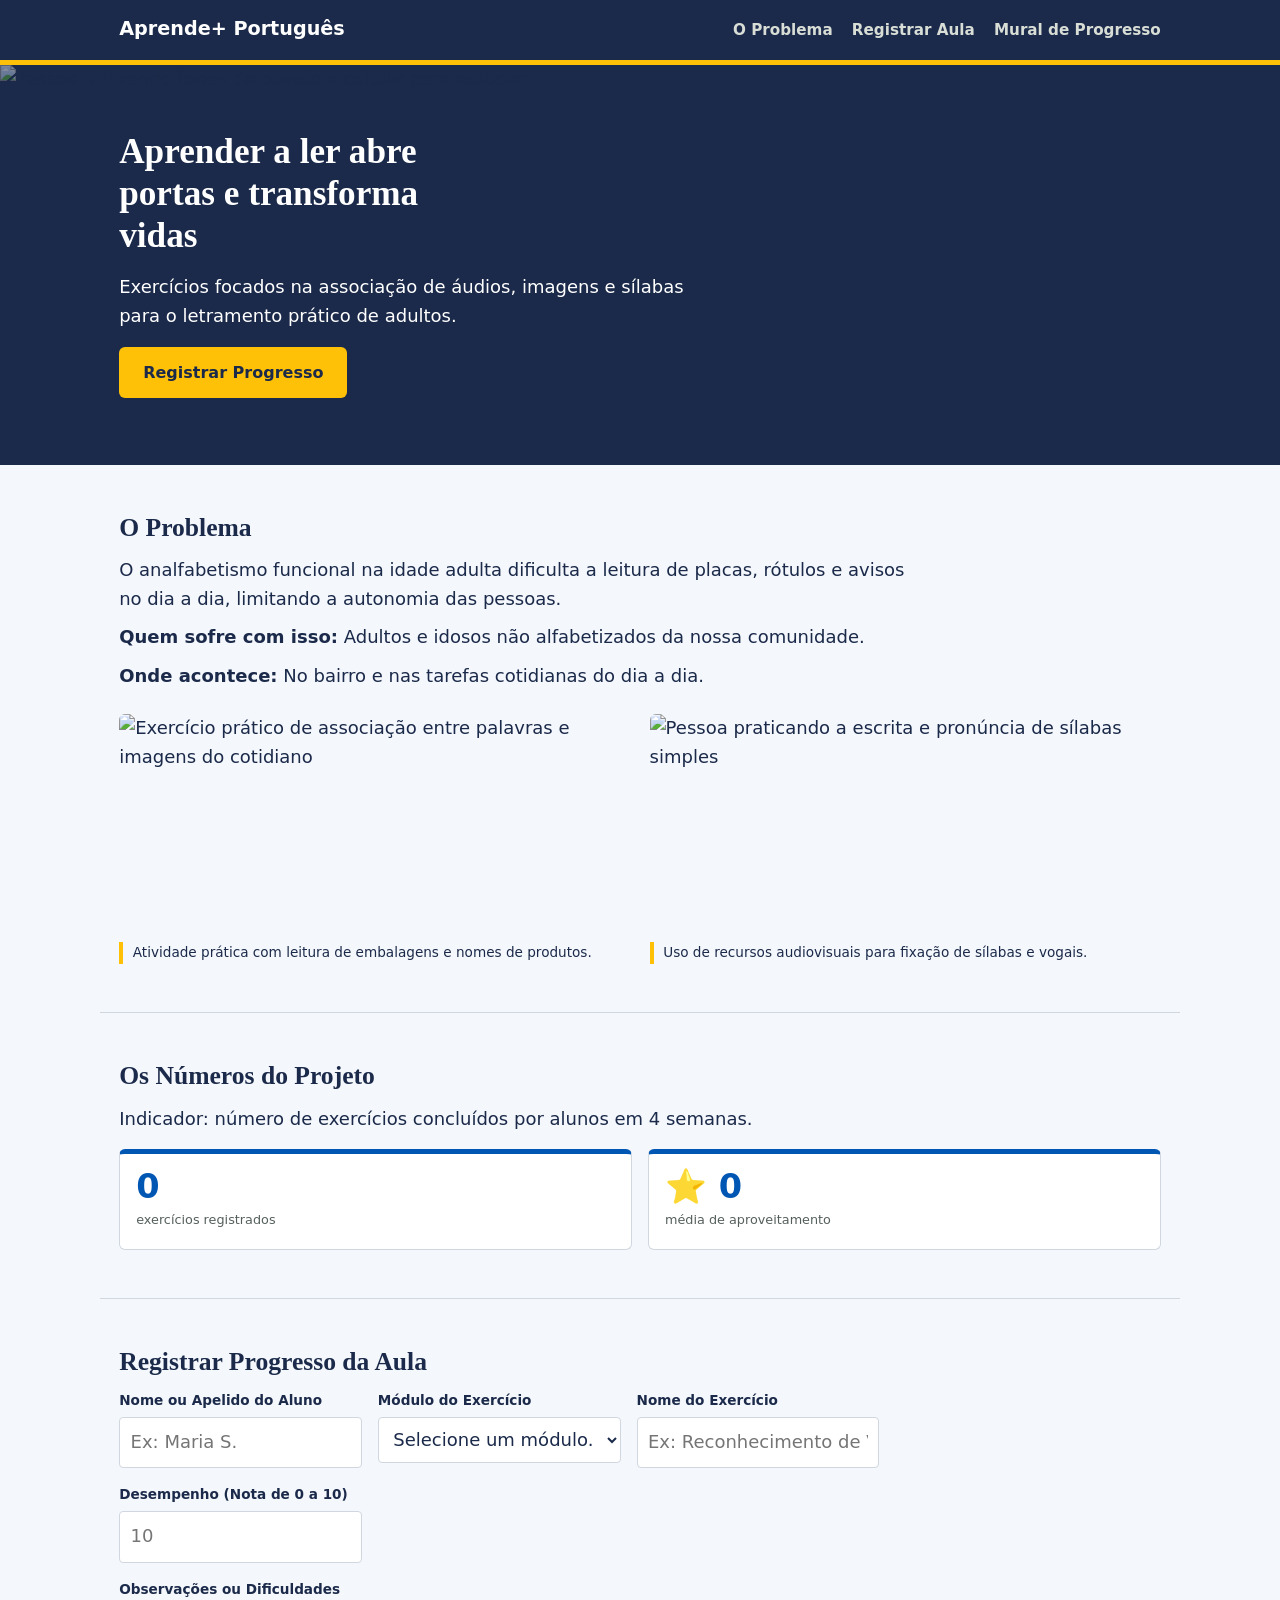
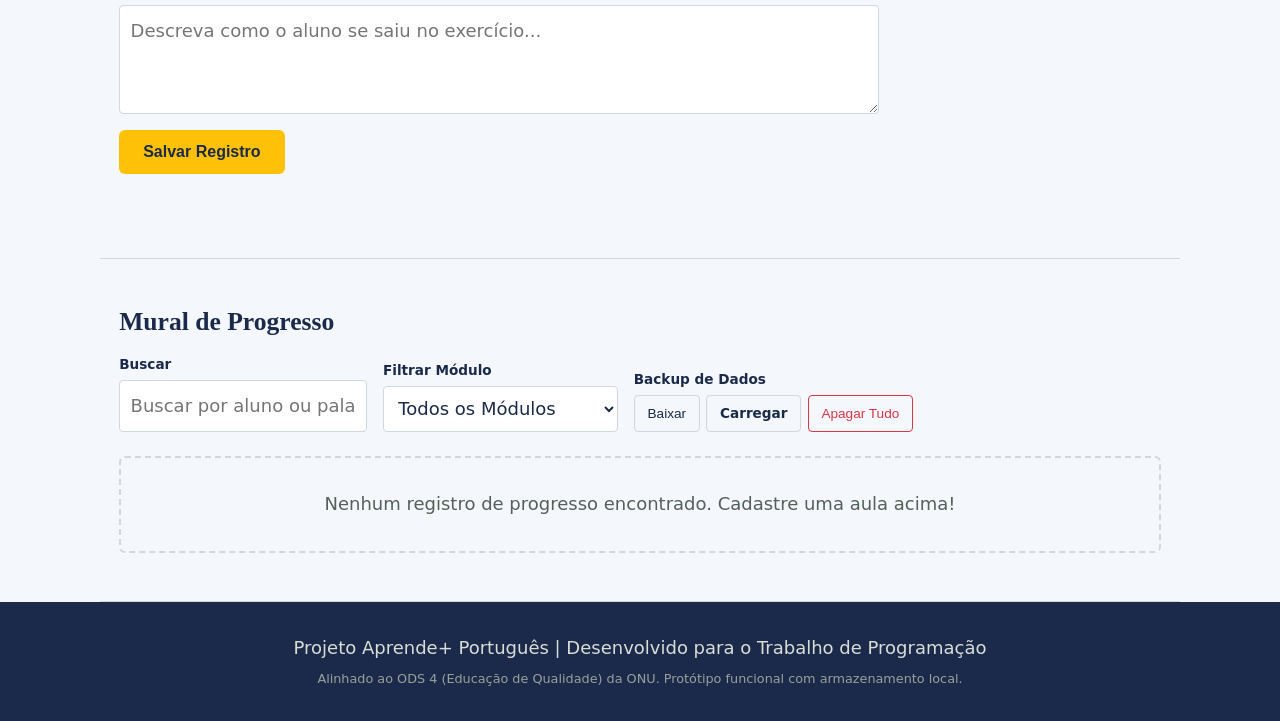
==== index.html @ 287d35d3 "Add files via upload" ====
<!DOCTYPE html>
<html lang="pt-BR">
<head>
  <meta charset="UTF-8">
  <meta name="viewport" content="width=device-width, initial-scale=1.0">
  <title>Aprende+ Português - Alfabetização de Adultos</title>
  <meta name="description" content="Plataforma interativa de apoio ao letramento e alfabetização de jovens e adultos.">
  <link rel="stylesheet" href="style.css">
</head>
<body>

<header class="topo">
  <div class="faixa">
    <p class="marca">Aprende+ Português</p>
    <nav>
      <a href="#problema">O Problema</a>
      <a href="#cadastrar">Registrar Aula</a>
      <a href="#mural">Mural de Progresso</a>
    </nav>
  </div>
</header>

<section class="capa">
  <img src="imagens/capa.jpg" alt="Pessoa utilizando fones de ouvido e celular para estudar">
  <div class="capa-texto">
    <h1>Aprender a ler abre portas e transforma vidas</h1>
    <p>Exercícios focados na associação de áudios, imagens e sílabas para o letramento prático de adultos.</p>
    <a class="botao" href="#cadastrar">Registrar Progresso</a>
  </div>
</section>

<main>

<section id="problema" class="bloco">
  <h2>O Problema</h2>
  <p class="largura-texto">O analfabetismo funcional na idade adulta dificulta a leitura de placas, rótulos e avisos no dia a dia, limitando a autonomia das pessoas.</p>
  <p class="largura-texto"><b>Quem sofre com isso:</b> Adultos e idosos não alfabetizados da nossa comunidade.</p>
  <p class="largura-texto"><b>Onde acontece:</b> No bairro e nas tarefas cotidianas do dia a dia.</p>
  <div class="galeria">
    <figure>
      <img src="imagens/foto1.jpg" alt="Exercício prático de associação entre palavras e imagens do cotidiano">
      <figcaption>Atividade prática com leitura de embalagens e nomes de produtos.</figcaption>
    </figure>
    <figure>
      <img src="imagens/foto2.jpg" alt="Pessoa praticando a escrita e pronúncia de sílabas simples">
      <figcaption>Uso de recursos audiovisuais para fixação de sílabas e vogais.</figcaption>
    </figure>
  </div>
</section>

<section class="bloco">
  <h2>Os Números do Projeto</h2>
  <p class="largura-texto">Indicador: número de exercícios concluídos por alunos em 4 semanas.</p>
  <div class="painel" id="painel"></div>
</section>

<section id="cadastrar" class="bloco">
  <h2>Registrar Progresso da Aula</h2>
  <form id="formulario" class="formulario">
    <div class="campo">
      <label for="nomeAluno">Nome ou Apelido do Aluno</label>
      <input type="text" id="nomeAluno" maxlength="80" required placeholder="Ex: Maria S.">
    </div>
    <div class="campo">
      <label for="nivelModulo">Módulo do Exercício</label>
      <select id="nivelModulo" required>
        <option value="">Selecione um módulo...</option>
        <option>Vogais</option>
        <option>Sílabas Simples</option>
        <option>Palavras do Dia a Dia</option>
        <option>Frases Curtas</option>
      </select>
    </div>
    <div class="campo">
      <label for="exercicioRealizado">Nome do Exercício</label>
      <input type="text" id="exercicioRealizado" maxlength="80" required placeholder="Ex: Reconhecimento de Vogais com Som">
    </div>
    <div class="campo">
      <label for="pontuacao">Desempenho (Nota de 0 a 10)</label>
      <input type="number" id="pontuacao" min="0" max="10" step="1" required placeholder="10">
    </div>
    <div class="campo largo">
      <label for="observacoes">Observações ou Dificuldades</label>
      <textarea id="observacoes" rows="3" maxlength="300" required placeholder="Descreva como o aluno se saiu no exercício..."></textarea>
    </div>
    <button type="submit" class="botao">Salvar Registro</button>
    <p id="aviso" class="aviso" role="status"></p>
  </form>
</section>

<section id="mural" class="bloco">
  <h2>Mural de Progresso</h2>
  <div class="ferramentas">
    <div class="ferramenta">
      <label for="busca">Buscar</label>
      <input type="text" id="busca" placeholder="Buscar por aluno ou palavra...">
    </div>
    <div class="ferramenta">
      <label for="filtro">Filtrar Módulo</label>
      <select id="filtro">
        <option value="todas">Todos os Módulos</option>
        <option>Vogais</option>
        <option>Sílabas Simples</option>
        <option>Palavras do Dia a Dia</option>
        <option>Frases Curtas</option>
      </select>
    </div>
    <div class="ferramenta">
      <label for="exportar">Backup de Dados</label>
      <div class="grupo-botoes">
        <button type="button" id="exportar" class="botao-fino">Baixar</button>
        <label for="importar" class="botao-fino">Carregar</label>
        <input type="file" id="importar" accept="application/json" hidden>
        <button type="button" id="limpar" class="botao-fino perigo">Apagar Tudo</button>
      </div>
    </div>
  </div>
  <div id="lista" class="lista"></div>
</section>

</main>

<footer class="rodape">
  <p>Projeto Aprende+ Português | Desenvolvido para o Trabalho de Programação</p>
  <p class="miudo">Alinhado ao ODS 4 (Educação de Qualidade) da ONU. Protótipo funcional com armazenamento local.</p>
</footer>

<script src="script.js"></script>
</body>
</html>
---- style.css ----
/* =========================================================
   style.css - Estilização do Aprende+ Português
   ========================================================= */

:root {
  --tinta:  #1b2a4a;   /* Texto principal (Azul escuro) */
  --papel:  #f4f7fb;   /* Fundo da página */
  --marca:  #0056b3;   /* Cor principal/botões */
  --sinal:  #ffc107;   /* Cor de destaque (Amarelo) */
  --alerta: #dc3545;   /* Botão apagar */
  --borda:  #d0d7de;   /* Linhas e bordas */
  --largura: 1080px;  /* Largura máxima centralizada */
}

* { box-sizing: border-box; margin: 0; padding: 0; }

body {
  background: var(--papel);
  color: var(--tinta);
  font-family: system-ui, -apple-system, 'Segoe UI', Roboto, sans-serif;
  font-size: 18px;
  line-height: 1.6;
}

h1, h2, h3 { font-family: Georgia, 'Times New Roman', serif; line-height: 1.2; }
h1 { font-size: 2.2rem; }
h2 { font-size: 1.6rem; margin-bottom: 0.8rem; }
h3 { font-size: 1.2rem; }
img { max-width: 100%; display: block; }
a { color: var(--marca); }

/* Topo e Navegação */
.topo {
  background: var(--tinta);
  border-bottom: 5px solid var(--sinal);
  position: sticky;
  top: 0;
  z-index: 10;
}
.faixa {
  max-width: var(--largura); margin: 0 auto; padding: 0.9rem 1.2rem;
  display: flex; flex-wrap: wrap; gap: 0.8rem;
  align-items: center; justify-content: space-between;
}
.marca { color: #fff; font-weight: 700; font-size: 1.2rem; }
.topo nav { display: flex; gap: 1.2rem; }
.topo nav a { color: #d8ddd6; text-decoration: none; font-size: 0.95rem; font-weight: 600; }
.topo nav a:hover { color: var(--sinal); }

/* Capa */
.capa { position: relative; background: var(--tinta); }
.capa img { width: 100%; height: 400px; object-fit: cover; opacity: 0.45; }
.capa-texto {
  position: absolute; inset: 0;
  max-width: var(--largura); margin: 0 auto; padding: 2rem 1.2rem;
  display: flex; flex-direction: column; justify-content: center;
  align-items: flex-start; gap: 1rem; color: #fff;
}
.capa-texto h1 { max-width: 18ch; }
.capa-texto p { max-width: 50ch; }

/* Botões */
.botao {
  display: inline-block; background: var(--sinal); color: var(--tinta);
  border: none; padding: 0.8rem 1.5rem; font-size: 1rem; font-weight: 700;
  border-radius: 6px; text-decoration: none; cursor: pointer;
}
.botao:hover { background: #e0a800; }
.botao-fino {
  background: none; border: 1px solid var(--borda); color: var(--tinta);
  padding: 0.4rem 0.8rem; font-size: 0.85rem; cursor: pointer; border-radius: 4px;
}
.botao-fino:hover { background: var(--borda); }
.botao-fino.perigo { border-color: var(--alerta); color: var(--alerta); }
.botao-fino.perigo:hover { background: var(--alerta); color: #fff; }

a:focus-visible, button:focus-visible, input:focus-visible,
select:focus-visible, textarea:focus-visible, label:focus-visible {
  outline: 3px solid var(--marca); outline-offset: 2px;
}

/* Blocos de Conteúdo */
.bloco {
  max-width: var(--largura); margin: 0 auto;
  padding: 3rem 1.2rem; border-bottom: 1px solid var(--borda);
}
.largura-texto { max-width: 70ch; margin-bottom: 0.6rem; }

.galeria {
  margin-top: 1.5rem; display: grid; gap: 1.2rem;
  grid-template-columns: repeat(auto-fit, minmax(260px, 1fr));
}
.galeria img { height: 220px; object-fit: cover; width: 100%; border-radius: 6px; }
figcaption {
  font-size: 0.85rem; margin-top: 0.5rem;
  border-left: 4px solid var(--sinal); padding-left: 0.6rem;
}

/* Painel de Números */
.painel {
  display: grid; gap: 1rem; margin-top: 1rem;
  grid-template-columns: repeat(auto-fit, minmax(160px, 1fr));
}
.numero {
  background: #fff; border: 1px solid var(--borda);
  border-top: 5px solid var(--marca); padding: 1rem; border-radius: 6px;
}
.numero b { display: block; font-size: 2.1rem; line-height: 1; color: var(--marca); }
.numero span { font-size: 0.8rem; color: #55605a; }
.numero.pequeno { border-top-color: var(--sinal); }
.numero.pequeno b { font-size: 1.4rem; color: var(--tinta); }

/* Formuário */
.formulario {
  display: grid; gap: 1rem; max-width: 760px;
  grid-template-columns: repeat(auto-fit, minmax(240px, 1fr));
}
.campo { display: flex; flex-direction: column; gap: 0.3rem; }
.campo.largo { grid-column: 1 / -1; }
label { font-size: 0.85rem; font-weight: 600; }
input, select, textarea {
  font: inherit; padding: 0.65rem; border: 1px solid var(--borda);
  background: #fff; color: var(--tinta); border-radius: 4px;
}
.formulario .botao { grid-column: 1 / -1; justify-self: start; }
.aviso { grid-column: 1 / -1; font-size: 0.9rem; color: var(--marca); min-height: 1.4em; font-weight: 600; }

/* Ferramentas do Mural */
.ferramentas {
  display: flex; gap: 1rem; flex-wrap: wrap;
  align-items: flex-end; margin: 1rem 0 1.5rem;
}
.ferramenta { display: flex; flex-direction: column; gap: 0.3rem; }
.grupo-botoes { display: flex; gap: 0.4rem; flex-wrap: wrap; }
.grupo-botoes label { cursor: pointer; }

/* Lista de Cartões */
.lista {
  display: grid; gap: 1rem;
  grid-template-columns: repeat(auto-fill, minmax(280px, 1fr));
}
.cartao {
  background: #fff; border: 1px solid var(--borda);
  border-left: 6px solid var(--marca); padding: 1rem; border-radius: 6px;
  display: flex; flex-direction: column; gap: 0.5rem;
}
.cartao p { font-size: 0.92rem; }
.etiqueta { font-size: 0.75rem; font-weight: 700; color: #55605a; text-transform: uppercase; }
.cartao footer {
  display: flex; justify-content: space-between; align-items: center;
  gap: 0.5rem; margin-top: auto; padding-top: 0.5rem;
  border-top: 1px dashed var(--borda); font-size: 0.8rem;
}
.cartao .apagar {
  background: none; border: 1px solid var(--alerta); color: var(--alerta);
  padding: 0.25rem 0.6rem; font-size: 0.78rem; cursor: pointer; border-radius: 4px;
}
.cartao .apagar:hover { background: var(--alerta); color: #fff; }
.vazio {
  grid-column: 1 / -1; padding: 2rem; text-align: center;
  border: 2px dashed var(--borda); color: #55605a; border-radius: 6px;
}

/* Rodapé */
.rodape { background: var(--tinta); color: #d8ddd6; padding: 2rem 1.2rem; text-align: center; }
.miudo { font-size: 0.8rem; color: #97a19b; margin-top: 0.4rem; }

/* Adaptação para Celular */
@media (max-width: 640px) {
  h1 { font-size: 1.7rem; }
  .capa img { height: 320px; }
  .bloco { padding: 2rem 1rem; }
  .ferramentas { flex-direction: column; align-items: stretch; }
}
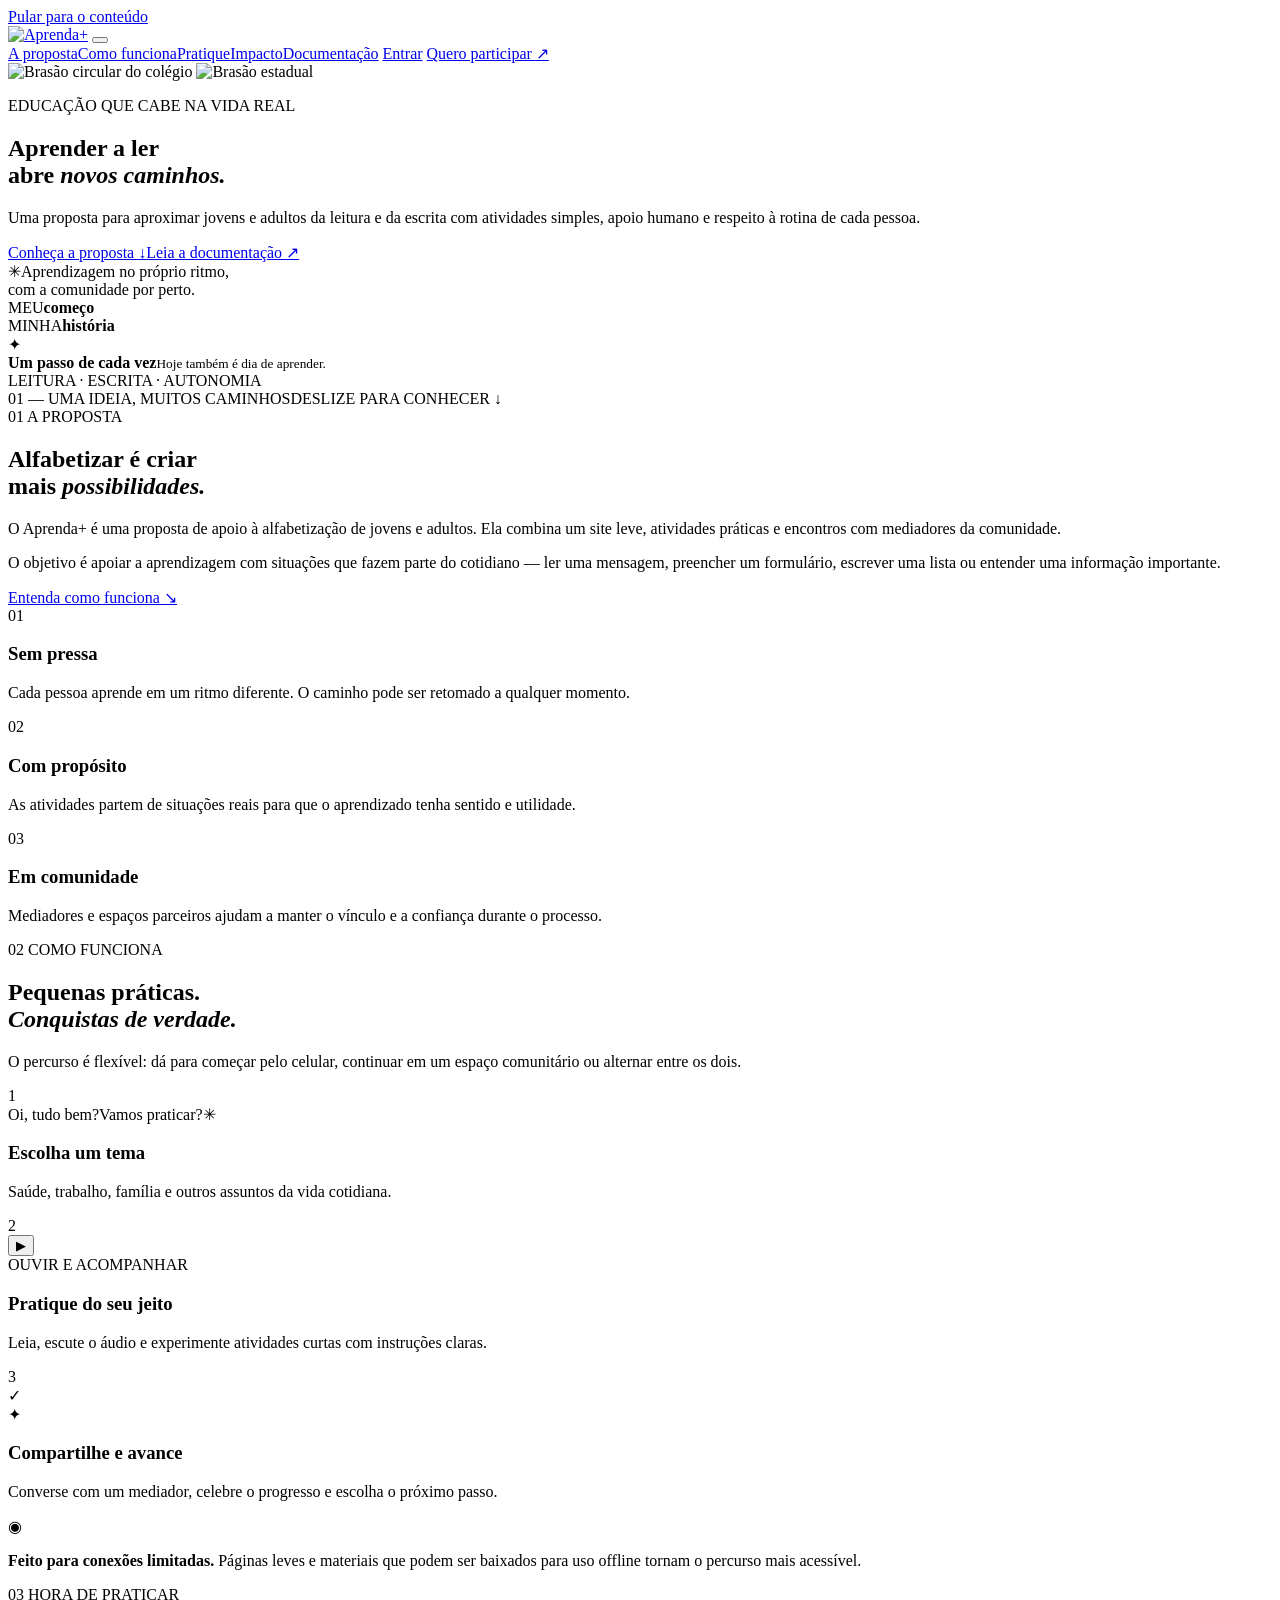
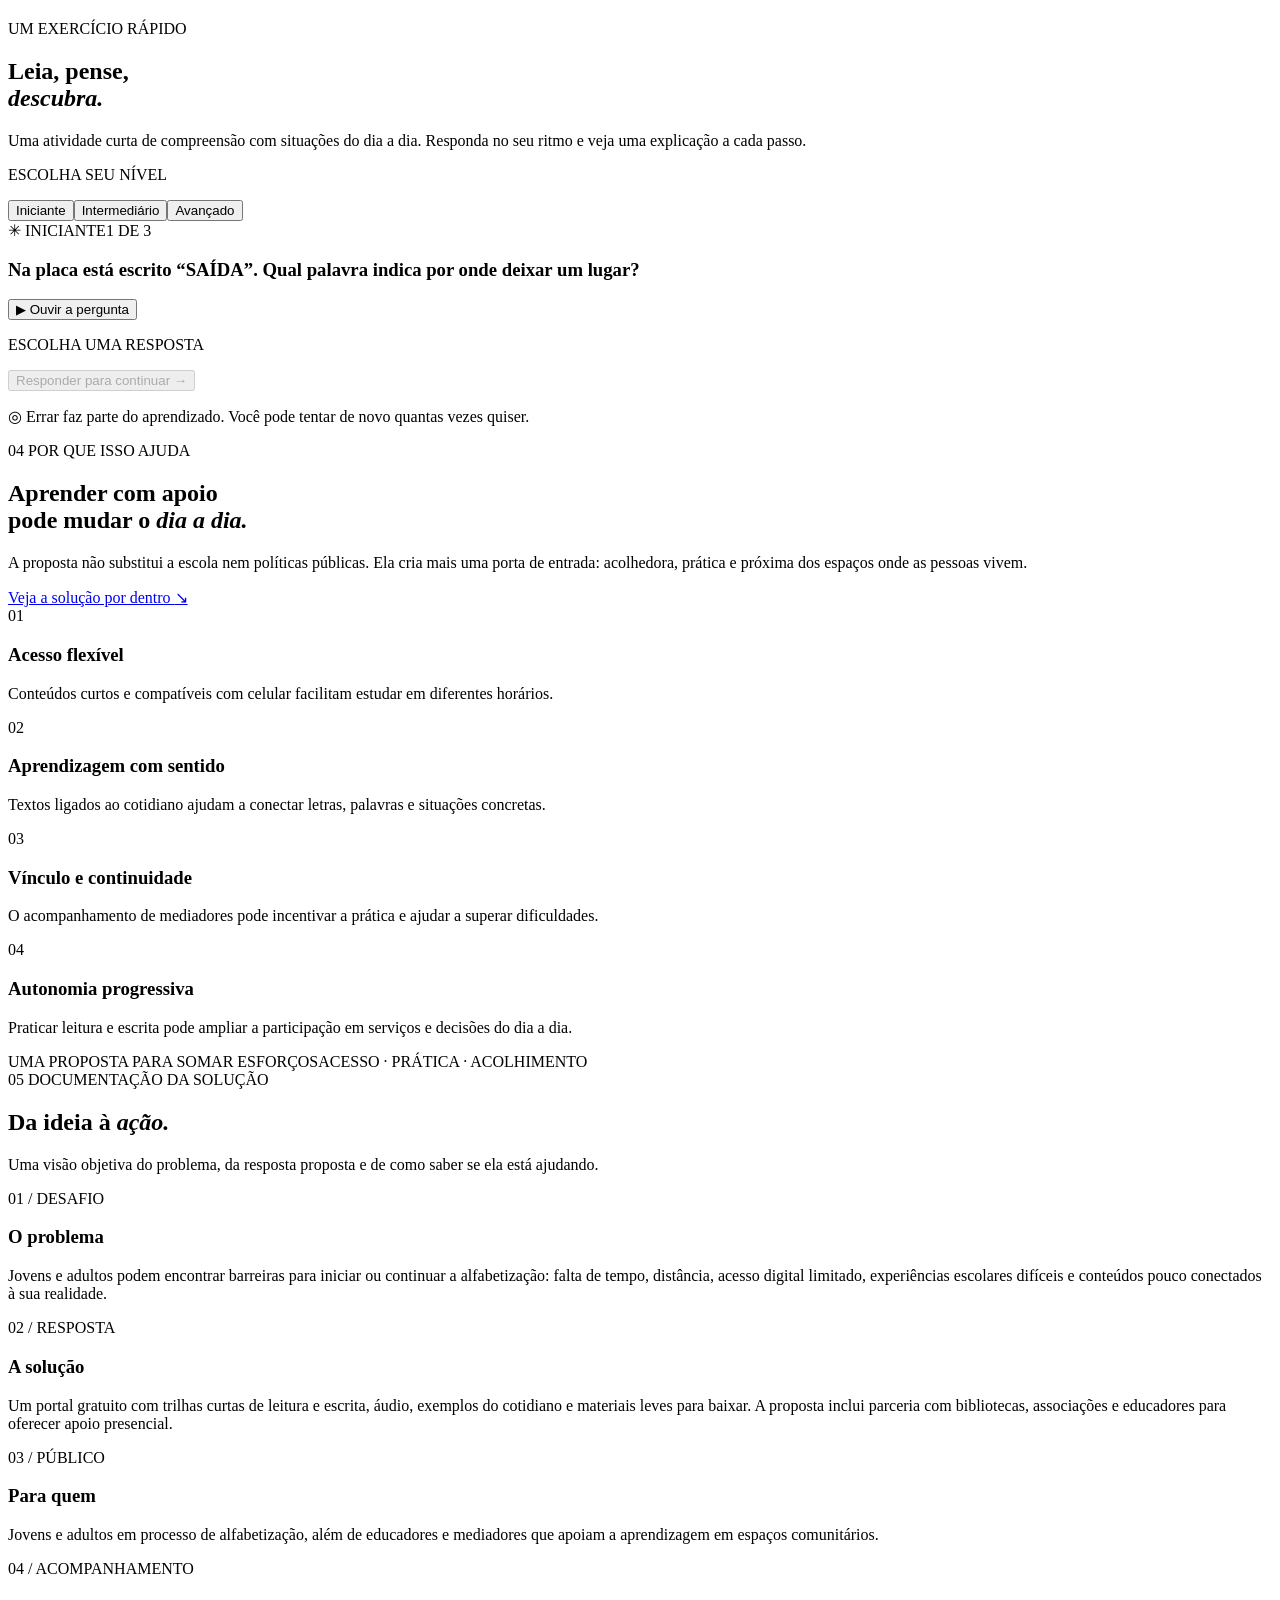
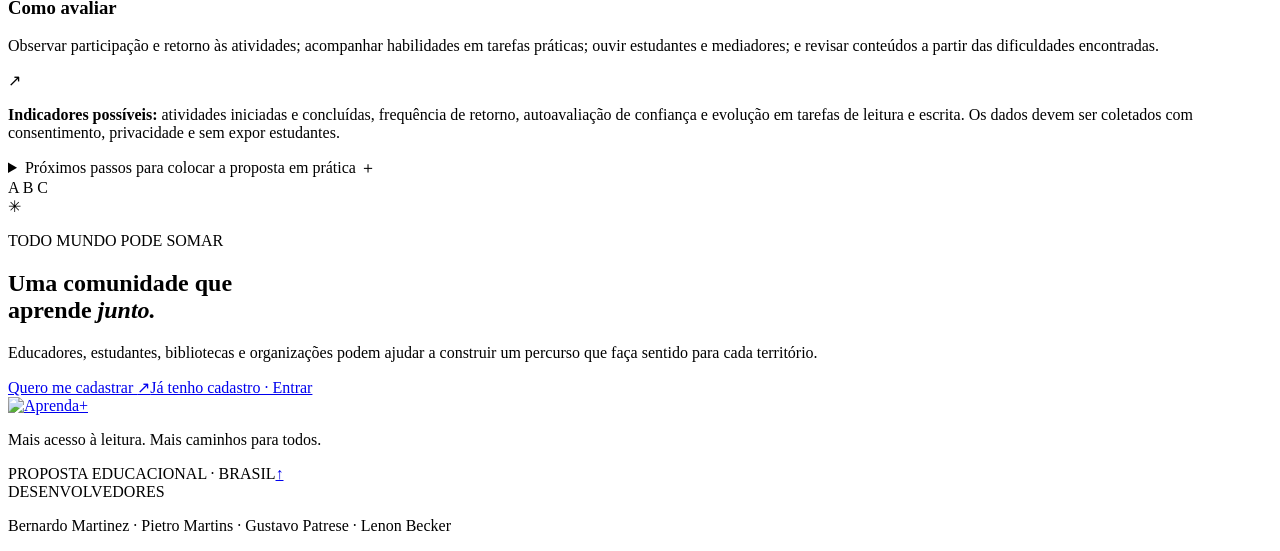
==== commit 0df60d91: "Add files via upload" ====
--- a/index.html
+++ b/index.html
@@ -1,130 +1,86 @@
-<!DOCTYPE html>
-<html lang="pt-BR">
-<head>
-  <meta charset="UTF-8">
-  <meta name="viewport" content="width=device-width, initial-scale=1.0">
-  <title>Aprende+ Português - Alfabetização de Adultos</title>
-  <meta name="description" content="Plataforma interativa de apoio ao letramento e alfabetização de jovens e adultos.">
-  <link rel="stylesheet" href="style.css">
-</head>
-<body>
-
-<header class="topo">
-  <div class="faixa">
-    <p class="marca">Aprende+ Português</p>
-    <nav>
-      <a href="#problema">O Problema</a>
-      <a href="#cadastrar">Registrar Aula</a>
-      <a href="#mural">Mural de Progresso</a>
-    </nav>
-  </div>
-</header>
-
-<section class="capa">
-  <img src="imagens/capa.jpg" alt="Pessoa utilizando fones de ouvido e celular para estudar">
-  <div class="capa-texto">
-    <h1>Aprender a ler abre portas e transforma vidas</h1>
-    <p>Exercícios focados na associação de áudios, imagens e sílabas para o letramento prático de adultos.</p>
-    <a class="botao" href="#cadastrar">Registrar Progresso</a>
-  </div>
-</section>
-
-<main>
-
-<section id="problema" class="bloco">
-  <h2>O Problema</h2>
-  <p class="largura-texto">O analfabetismo funcional na idade adulta dificulta a leitura de placas, rótulos e avisos no dia a dia, limitando a autonomia das pessoas.</p>
-  <p class="largura-texto"><b>Quem sofre com isso:</b> Adultos e idosos não alfabetizados da nossa comunidade.</p>
-  <p class="largura-texto"><b>Onde acontece:</b> No bairro e nas tarefas cotidianas do dia a dia.</p>
-  <div class="galeria">
-    <figure>
-      <img src="imagens/foto1.jpg" alt="Exercício prático de associação entre palavras e imagens do cotidiano">
-      <figcaption>Atividade prática com leitura de embalagens e nomes de produtos.</figcaption>
-    </figure>
-    <figure>
-      <img src="imagens/foto2.jpg" alt="Pessoa praticando a escrita e pronúncia de sílabas simples">
-      <figcaption>Uso de recursos audiovisuais para fixação de sílabas e vogais.</figcaption>
-    </figure>
-  </div>
-</section>
-
-<section class="bloco">
-  <h2>Os Números do Projeto</h2>
-  <p class="largura-texto">Indicador: número de exercícios concluídos por alunos em 4 semanas.</p>
-  <div class="painel" id="painel"></div>
-</section>
-
-<section id="cadastrar" class="bloco">
-  <h2>Registrar Progresso da Aula</h2>
-  <form id="formulario" class="formulario">
-    <div class="campo">
-      <label for="nomeAluno">Nome ou Apelido do Aluno</label>
-      <input type="text" id="nomeAluno" maxlength="80" required placeholder="Ex: Maria S.">
-    </div>
-    <div class="campo">
-      <label for="nivelModulo">Módulo do Exercício</label>
-      <select id="nivelModulo" required>
-        <option value="">Selecione um módulo...</option>
-        <option>Vogais</option>
-        <option>Sílabas Simples</option>
-        <option>Palavras do Dia a Dia</option>
-        <option>Frases Curtas</option>
-      </select>
-    </div>
-    <div class="campo">
-      <label for="exercicioRealizado">Nome do Exercício</label>
-      <input type="text" id="exercicioRealizado" maxlength="80" required placeholder="Ex: Reconhecimento de Vogais com Som">
-    </div>
-    <div class="campo">
-      <label for="pontuacao">Desempenho (Nota de 0 a 10)</label>
-      <input type="number" id="pontuacao" min="0" max="10" step="1" required placeholder="10">
-    </div>
-    <div class="campo largo">
-      <label for="observacoes">Observações ou Dificuldades</label>
-      <textarea id="observacoes" rows="3" maxlength="300" required placeholder="Descreva como o aluno se saiu no exercício..."></textarea>
-    </div>
-    <button type="submit" class="botao">Salvar Registro</button>
-    <p id="aviso" class="aviso" role="status"></p>
-  </form>
-</section>
-
-<section id="mural" class="bloco">
-  <h2>Mural de Progresso</h2>
-  <div class="ferramentas">
-    <div class="ferramenta">
-      <label for="busca">Buscar</label>
-      <input type="text" id="busca" placeholder="Buscar por aluno ou palavra...">
-    </div>
-    <div class="ferramenta">
-      <label for="filtro">Filtrar Módulo</label>
-      <select id="filtro">
-        <option value="todas">Todos os Módulos</option>
-        <option>Vogais</option>
-        <option>Sílabas Simples</option>
-        <option>Palavras do Dia a Dia</option>
-        <option>Frases Curtas</option>
-      </select>
-    </div>
-    <div class="ferramenta">
-      <label for="exportar">Backup de Dados</label>
-      <div class="grupo-botoes">
-        <button type="button" id="exportar" class="botao-fino">Baixar</button>
-        <label for="importar" class="botao-fino">Carregar</label>
-        <input type="file" id="importar" accept="application/json" hidden>
-        <button type="button" id="limpar" class="botao-fino perigo">Apagar Tudo</button>
-      </div>
-    </div>
-  </div>
-  <div id="lista" class="lista"></div>
-</section>
-
-</main>
-
-<footer class="rodape">
-  <p>Projeto Aprende+ Português | Desenvolvido para o Trabalho de Programação</p>
-  <p class="miudo">Alinhado ao ODS 4 (Educação de Qualidade) da ONU. Protótipo funcional com armazenamento local.</p>
-</footer>
-
-<script src="script.js"></script>
-</body>
-</html>+<!doctype html>
+<html lang="pt-BR">
+<head>
+  <meta charset="utf-8">
+  <meta name="viewport" content="width=device-width, initial-scale=1">
+  <meta name="theme-color" content="#f7f5ef">
+  <meta name="description" content="Aprenda+: uma proposta comunitária e acessível para apoiar a alfabetização de jovens e adultos no Brasil.">
+  <title>Aprenda+ — aprender abre caminhos</title>
+  <link rel="preconnect" href="https://fonts.googleapis.com">
+  <link rel="preconnect" href="https://fonts.gstatic.com" crossorigin>
+  <link href="https://fonts.googleapis.com/css2?family=DM+Sans:wght@400;500;600;700&family=Manrope:wght@400;500;600;700;800&display=swap" rel="stylesheet">
+  <link rel="stylesheet" href="assets/css/style.css">
+  <script src="assets/js/script.js" defer></script>
+</head>
+<body>
+  <a class="skip-link" href="#conteudo">Pular para o conteúdo</a>
+  <header class="site-header">
+    <a class="brand" href="#inicio" aria-label="Aprenda+, início"><img class="brand-logo" src="assets/images/logo.svg" alt="Aprenda+"></a>
+    <button class="menu-toggle" aria-expanded="false" aria-controls="nav-principal" aria-label="Abrir menu"><span></span><span></span></button>
+    <nav id="nav-principal" class="nav-links" aria-label="Navegação principal">
+      <a href="#proposta">A proposta</a><a href="#como-funciona">Como funciona</a><a href="#praticar">Pratique</a><a href="#impacto">Impacto</a><a href="#documentacao">Documentação</a>
+      <a href="login.html">Entrar</a>
+      <a class="nav-cta" href="#participe">Quero participar <span aria-hidden="true">↗</span></a>
+    </nav>
+    <div class="header-emblems" aria-label="Brasões institucionais">
+      <img src="assets/images/brasao-colegio.png" alt="Brasão circular do colégio">
+      <img src="assets/images/brasao-parana.png" alt="Brasão estadual">
+    </div>
+  </header>
+
+  <main id="conteudo">
+    <section class="hero section-wrap" id="inicio">
+      <div class="hero-copy">
+        <p class="eyebrow"><span class="eyebrow-dot"></span> EDUCAÇÃO QUE CABE NA VIDA REAL</p>
+        <h1>Aprender a ler<br>abre <em>novos caminhos.</em></h1>
+        <p class="hero-lede">Uma proposta para aproximar jovens e adultos da leitura e da escrita com atividades simples, apoio humano e respeito à rotina de cada pessoa.</p>
+        <div class="hero-actions"><a class="button button-dark" href="#como-funciona">Conheça a proposta <span>↓</span></a><a class="text-link" href="#documentacao">Leia a documentação <span>↗</span></a></div>
+        <div class="hero-note"><span class="note-icon">✳</span><span>Aprendizagem no próprio ritmo,<br>com a comunidade por perto.</span></div>
+      </div>
+      <div class="hero-art" aria-label="Ilustração de uma pessoa estudando com um livro aberto">
+        <div class="art-shape shape-back"></div><div class="art-shape shape-front"></div>
+        <div class="sun"></div><div class="plant plant-one"><i></i><i></i><i></i><b></b></div><div class="plant plant-two"><i></i><i></i><b></b></div>
+        <div class="book"><div class="book-page left-page"><span>MEU</span><strong>começo</strong><i></i><i></i></div><div class="book-page right-page"><span>MINHA</span><strong>história</strong><i></i><i></i></div></div>
+        <div class="person"><div class="hair"></div><div class="face"></div><div class="body"></div><div class="arm"></div></div>
+        <div class="floating-card"><span>✦</span><div><b>Um passo de cada vez</b><small>Hoje também é dia de aprender.</small></div></div>
+        <div class="art-caption">LEITURA · ESCRITA · AUTONOMIA</div>
+      </div>
+      <div class="hero-bottom"><span>01 — UMA IDEIA, MUITOS CAMINHOS</span><span>DESLIZE PARA CONHECER <b>↓</b></span></div>
+    </section>
+
+    <section class="statement section-wrap" id="proposta">
+      <div class="section-label"><span>01</span> A PROPOSTA</div>
+      <div class="statement-content"><h2>Alfabetizar é criar<br>mais <em>possibilidades.</em></h2><div class="statement-side"><p>O Aprenda+ é uma proposta de apoio à alfabetização de jovens e adultos. Ela combina um site leve, atividades práticas e encontros com mediadores da comunidade.</p><p>O objetivo é apoiar a aprendizagem com situações que fazem parte do cotidiano — ler uma mensagem, preencher um formulário, escrever uma lista ou entender uma informação importante.</p><a class="arrow-link" href="#como-funciona">Entenda como funciona <span>↘</span></a></div></div>
+      <div class="principles"><article><span>01</span><h3>Sem pressa</h3><p>Cada pessoa aprende em um ritmo diferente. O caminho pode ser retomado a qualquer momento.</p></article><article><span>02</span><h3>Com propósito</h3><p>As atividades partem de situações reais para que o aprendizado tenha sentido e utilidade.</p></article><article><span>03</span><h3>Em comunidade</h3><p>Mediadores e espaços parceiros ajudam a manter o vínculo e a confiança durante o processo.</p></article></div>
+    </section>
+
+    <section class="how section-wrap" id="como-funciona">
+      <div class="section-label"><span>02</span> COMO FUNCIONA</div><div class="how-heading"><h2>Pequenas práticas.<br><em>Conquistas de verdade.</em></h2><p>O percurso é flexível: dá para começar pelo celular, continuar em um espaço comunitário ou alternar entre os dois.</p></div>
+      <div class="steps"><article class="step"><div class="step-number">1</div><div class="step-visual visual-message"><span class="message-bubble">Oi, tudo bem?</span><span class="message-bubble reply">Vamos praticar?</span><span class="visual-spark">✳</span></div><h3>Escolha um tema</h3><p>Saúde, trabalho, família e outros assuntos da vida cotidiana.</p></article><article class="step"><div class="step-number">2</div><div class="step-visual visual-audio"><button class="play-button" aria-label="Exemplo visual de áudio"><span>▶</span></button><div class="wave"><i></i><i></i><i></i><i></i><i></i><i></i><i></i><i></i><i></i><i></i><i></i><i></i><i></i></div><span class="audio-label">OUVIR E ACOMPANHAR</span></div><h3>Pratique do seu jeito</h3><p>Leia, escute o áudio e experimente atividades curtas com instruções claras.</p></article><article class="step"><div class="step-number">3</div><div class="step-visual visual-check"><div class="check-circle">✓</div><div class="check-lines"><i></i><i></i><i></i></div><span class="check-star">✦</span></div><h3>Compartilhe e avance</h3><p>Converse com um mediador, celebre o progresso e escolha o próximo passo.</p></article></div>
+      <div class="offline-note"><span class="offline-icon">◉</span><p><b>Feito para conexões limitadas.</b> Páginas leves e materiais que podem ser baixados para uso offline tornam o percurso mais acessível.</p></div>
+    </section>
+
+    <section class="practice section-wrap" id="praticar">
+      <div class="section-label"><span>03</span> HORA DE PRATICAR</div>
+      <div class="practice-heading"><div><p class="eyebrow"><span class="eyebrow-dot"></span> UM EXERCÍCIO RÁPIDO</p><h2>Leia, pense,<br><em>descubra.</em></h2></div><p>Uma atividade curta de compreensão com situações do dia a dia. Responda no seu ritmo e veja uma explicação a cada passo.</p></div>
+      <div class="level-picker"><p>ESCOLHA SEU NÍVEL</p><div class="level-options" role="group" aria-label="Escolha o nível da atividade"><button class="level-button is-selected" type="button" data-level="iniciante" aria-pressed="true">Iniciante</button><button class="level-button" type="button" data-level="intermediario" aria-pressed="false">Intermediário</button><button class="level-button" type="button" data-level="avancado" aria-pressed="false">Avançado</button></div></div>
+      <div class="practice-card" id="practice-card">
+        <div class="practice-top"><span class="practice-tag"><span>✳</span> <span id="level-name">INICIANTE</span></span><span class="practice-count" id="practice-count">1 DE 3</span></div>
+        <div class="progress-track" role="progressbar" aria-label="Progresso da atividade" aria-valuemin="0" aria-valuemax="3" aria-valuenow="0"><span id="practice-progress"></span></div>
+        <div class="question-area">
+          <div class="question-copy"><h3 id="practice-question">Na placa está escrito “SAÍDA”. Qual palavra indica por onde deixar um lugar?</h3><button class="listen-button" id="listen-question" type="button"><span aria-hidden="true">▶</span> Ouvir a pergunta</button></div>
+          <div class="answer-area"><p class="answer-instruction">ESCOLHA UMA RESPOSTA</p><div class="answer-options" id="answer-options" role="group" aria-label="Opções de resposta"></div><p class="answer-feedback" id="answer-feedback" aria-live="polite" aria-atomic="true"></p><button class="button button-dark next-question" id="next-question" type="button" disabled>Responder para continuar <span>→</span></button></div>
+        </div>
+        <p class="practice-footnote"><span aria-hidden="true">◎</span> Errar faz parte do aprendizado. Você pode tentar de novo quantas vezes quiser.</p>
+      </div>
+    </section>
+
+    <section class="impact" id="impacto"><div class="impact-inner section-wrap"><div class="section-label light"><span>04</span> POR QUE ISSO AJUDA</div><div class="impact-grid"><div><h2>Aprender com apoio<br>pode mudar o <em>dia a dia.</em></h2><p>A proposta não substitui a escola nem políticas públicas. Ela cria mais uma porta de entrada: acolhedora, prática e próxima dos espaços onde as pessoas vivem.</p><a class="button button-light" href="#documentacao">Veja a solução por dentro <span>↘</span></a></div><div class="impact-list"><article><span>01</span><div><h3>Acesso flexível</h3><p>Conteúdos curtos e compatíveis com celular facilitam estudar em diferentes horários.</p></div></article><article><span>02</span><div><h3>Aprendizagem com sentido</h3><p>Textos ligados ao cotidiano ajudam a conectar letras, palavras e situações concretas.</p></div></article><article><span>03</span><div><h3>Vínculo e continuidade</h3><p>O acompanhamento de mediadores pode incentivar a prática e ajudar a superar dificuldades.</p></div></article><article><span>04</span><div><h3>Autonomia progressiva</h3><p>Praticar leitura e escrita pode ampliar a participação em serviços e decisões do dia a dia.</p></div></article></div></div><div class="impact-foot"><span>UMA PROPOSTA PARA SOMAR ESFORÇOS</span><span>ACESSO · PRÁTICA · ACOLHIMENTO</span></div></div></section>
+
+    <section class="documentation section-wrap" id="documentacao"><div class="section-label"><span>05</span> DOCUMENTAÇÃO DA SOLUÇÃO</div><div class="doc-heading"><h2>Da ideia à <em>ação.</em></h2><p>Uma visão objetiva do problema, da resposta proposta e de como saber se ela está ajudando.</p></div><div class="doc-grid"><article class="doc-card doc-problem"><span class="doc-index">01 / DESAFIO</span><h3>O problema</h3><p>Jovens e adultos podem encontrar barreiras para iniciar ou continuar a alfabetização: falta de tempo, distância, acesso digital limitado, experiências escolares difíceis e conteúdos pouco conectados à sua realidade.</p></article><article class="doc-card doc-solution"><span class="doc-index">02 / RESPOSTA</span><h3>A solução</h3><p>Um portal gratuito com trilhas curtas de leitura e escrita, áudio, exemplos do cotidiano e materiais leves para baixar. A proposta inclui parceria com bibliotecas, associações e educadores para oferecer apoio presencial.</p></article><article class="doc-card doc-audience"><span class="doc-index">03 / PÚBLICO</span><h3>Para quem</h3><p>Jovens e adultos em processo de alfabetização, além de educadores e mediadores que apoiam a aprendizagem em espaços comunitários.</p></article><article class="doc-card doc-measure"><span class="doc-index">04 / ACOMPANHAMENTO</span><h3>Como avaliar</h3><p>Observar participação e retorno às atividades; acompanhar habilidades em tarefas práticas; ouvir estudantes e mediadores; e revisar conteúdos a partir das dificuldades encontradas.</p></article></div><div class="measure-note"><span>↗</span><p><b>Indicadores possíveis:</b> atividades iniciadas e concluídas, frequência de retorno, autoavaliação de confiança e evolução em tarefas de leitura e escrita. Os dados devem ser coletados com consentimento, privacidade e sem expor estudantes.</p></div><details class="doc-details"><summary>Próximos passos para colocar a proposta em prática <span>＋</span></summary><ol><li>Co-criar e testar as atividades com estudantes e educadores.</li><li>Formar parcerias com espaços de aprendizagem locais.</li><li>Começar com um piloto pequeno e acessível, com opção de uso impresso.</li><li>Avaliar os resultados e adaptar o conteúdo junto à comunidade.</li></ol></details></section>
+
+    <section class="join section-wrap" id="participe"><div class="join-art" aria-hidden="true"><div class="join-sun"></div><div class="join-book">A B C</div><div class="join-leaf">✳</div></div><div class="join-copy"><p class="eyebrow"><span class="eyebrow-dot"></span> TODO MUNDO PODE SOMAR</p><h2>Uma comunidade que<br>aprende <em>junto.</em></h2><p>Educadores, estudantes, bibliotecas e organizações podem ajudar a construir um percurso que faça sentido para cada território.</p><div class="join-actions"><a class="button button-dark" href="cadastro.html">Quero me cadastrar <span>↗</span></a><a class="join-login" href="login.html">Já tenho cadastro · Entrar</a></div></div></section>
+  </main>
+  <footer class="site-footer"><a class="brand footer-brand" href="#inicio" aria-label="Aprenda+, início"><img class="brand-logo" src="assets/images/logo.svg" alt="Aprenda+"></a><p>Mais acesso à leitura. Mais caminhos para todos.</p><span>PROPOSTA EDUCACIONAL · BRASIL</span><a class="back-top" href="#inicio" aria-label="Voltar ao início">↑</a><div class="footer-credits"><span>DESENVOLVEDORES</span><p>Bernardo Martinez · Pietro Martins · Gustavo Patrese · Lenon Becker</p></div></footer>
+</body>
+</html>
